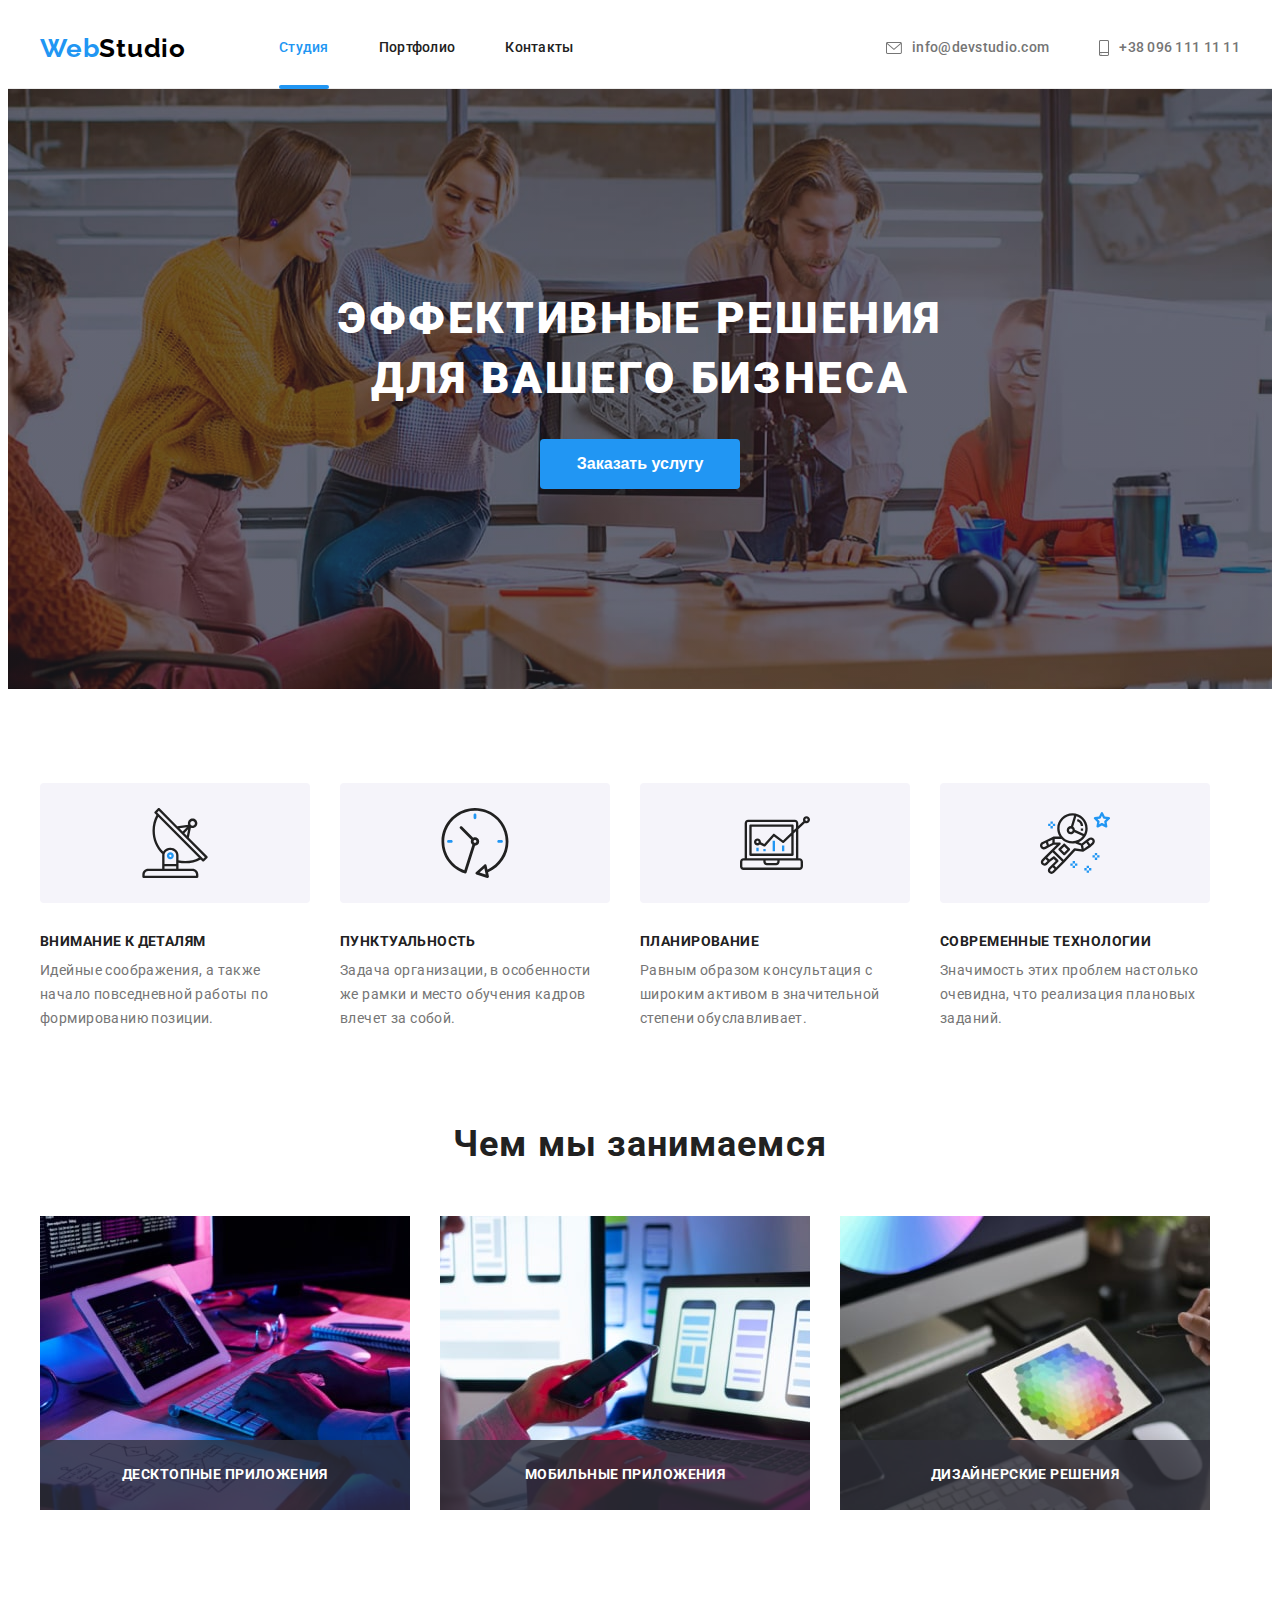
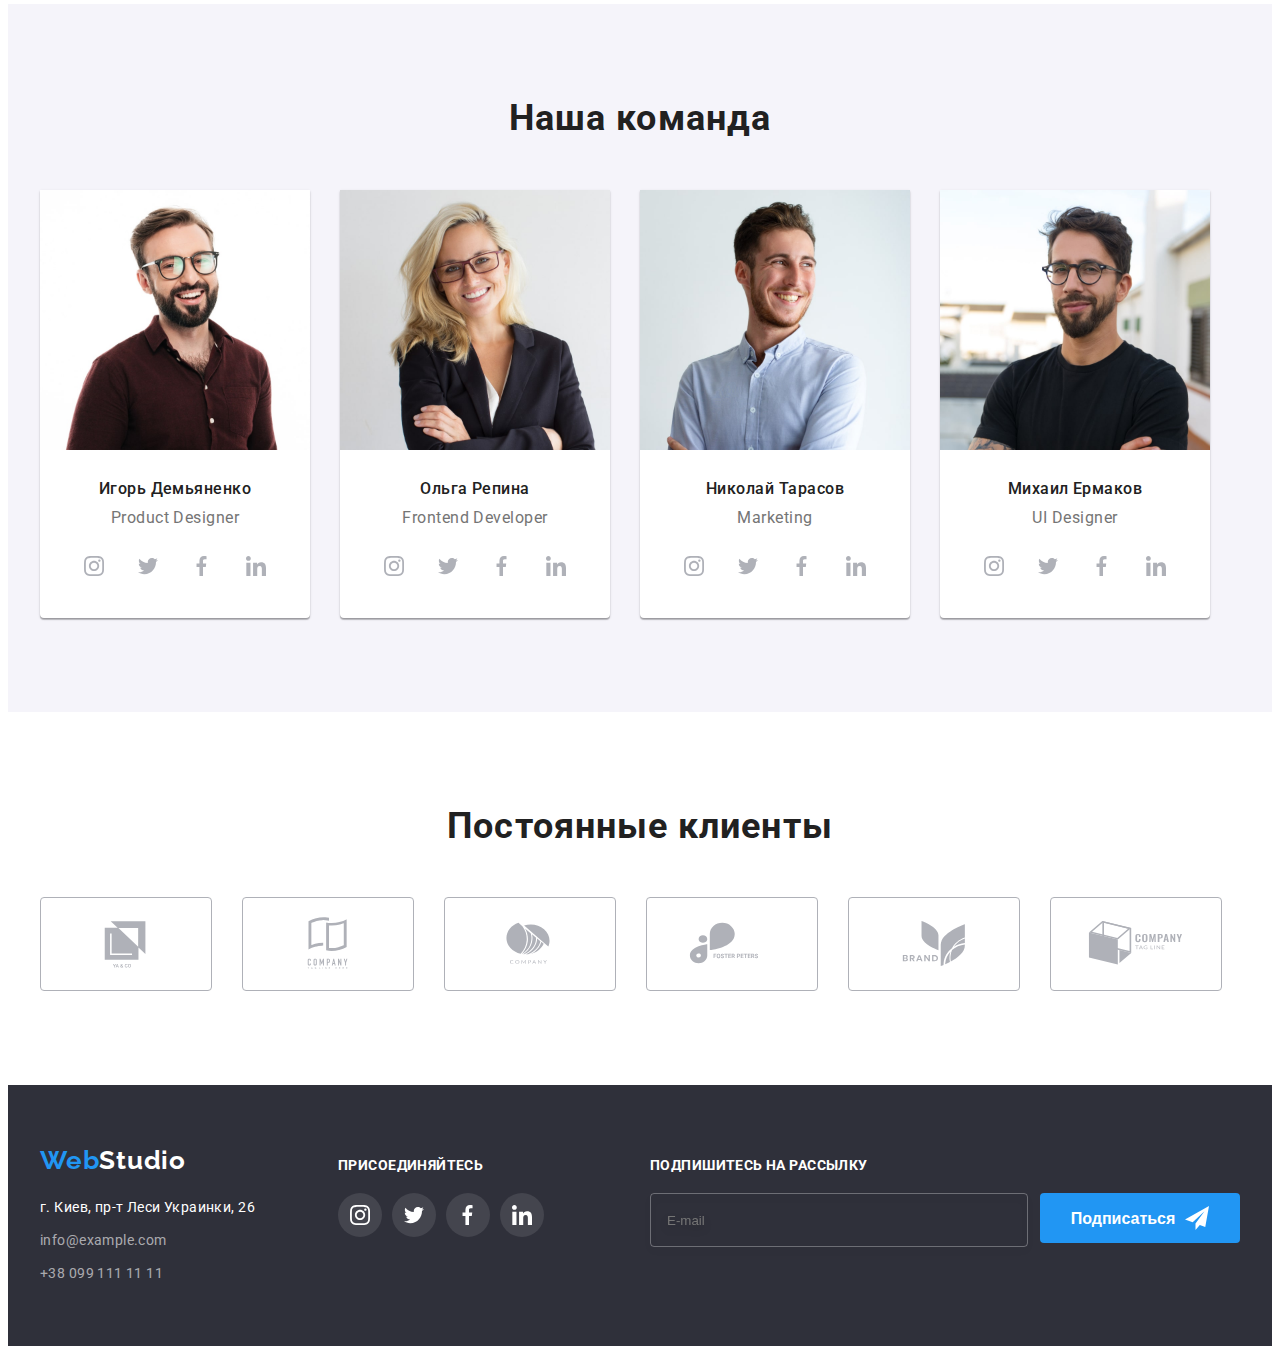
==== index.html @ 2335413b "base" ====
<!DOCTYPE html>
<html lang="ru">
<head>
    <link rel="stylesheet" href="https://cdnjs.cloudflare.com/ajax/libs/modern-normalize/1.1.0/modern-normalize.min.css"
        integrity="sha512-wpPYUAdjBVSE4KJnH1VR1HeZfpl1ub8YT/NKx4PuQ5NmX2tKuGu6U/JRp5y+Y8XG2tV+wKQpNHVUX03MfMFn9Q=="
        crossorigin="anonymous" referrerpolicy="no-referrer" />
    <meta charset="UTF-8">
    <meta http-equiv="X-UA-Compatible" content="IE=edge">
    <meta name="viewport" content="width=device-width, initial-scale=1.0">
    <title>Document</title>
    <link rel="stylesheet" href="./css/style.css">
<link rel="preconnect" href="https://fonts.googleapis.com">
<link rel="preconnect" href="https://fonts.gstatic.com" crossorigin>
<link href="https://fonts.googleapis.com/css2?family=Raleway:wght@700&family=Roboto:wght@400;500;700;900&display=swap"
    rel="stylesheet">
</head>
<body class="page">
    <header class="header">
        <div class="conteiner">
            <nav class="header-navigation">
                <a href="./index.html" lang="en" class="header-logo link">
                    <span class="header-logo-accent">Web</span>Studio
                </a>
            
                <ul class="header-list-menu list">
                    <li class="header-item-menu">
                        <a href="./index.html" class="header-link link current">Студия</a>
                    </li>
                    <li class="header-item-menu">
                        <a href="./portfolio.html" class="header-link link">Портфолио</a>
                    </li>
                    <li class="header-item-menu">
                        <a href="" class="header-link link">Контакты</a>
                    </li>
                </ul>
            </nav>
            <div class="header-right">
                <ul class="header-list-auth list">
                    <li class="header-item-auth">
                        <a class="header-mail link" href="mailto:info@devstudio.com">
                            <svg class="logo-icon" width="16" height="12">
                                <use href="./img/sprite.svg#icon-envelope"></use>
                                
                            </svg>
                            info@devstudio.com
                        </a>
                    </li>
                    <li class="header-item-auth">
                        <a class="header-tel link" href="tel:+380961111111">
                            <svg class="logo-icon" width="10" height="16" >
                                <use href="./img/sprite.svg#icon-smartphone"></use>
                            </svg>
                            +38 096 111 11 11</a>
                    </li>
                </ul>
            </div>
        </div>
    </header>
    <main>
        <section class="hero background-image-hero">
            
            <div class="conteiner">
                <h1 class="hero-title">Эффективные решения <br> для вашего бизнеса</h1>
                <button class="btn" type="button" data-modal-open>Заказать услугу</button>
             
            </div>
        </section>
        <section class="about-us section">
            <div class="conteiner">
                <h2 class="offscreen">Наши Возможности</h2>
                <ul class="about-us-list list">
                    <li  class="about-us-item">
                        <div class="about-us-image">
                            <svg class="about-us-img1" width="70" height="70">
                                <use href="./img/sprite.svg#icon-antenna-1"></use>
                            </svg>
                        </div>
                        <h3 class="about-us-title">Внимание к деталям</h3>
                        <p class="about-us-text">Идейные соображения, а также начало повседневной работы по формированию позиции.</p>
                    </li>
                    <li class="about-us-item">
                        <div class="about-us-image">
                            <svg class="about-us-img1" width="70" height="70">
                            <use href="./img/sprite.svg#icon-clock-2"></use>
                            </svg>
                        </div>
                        <h3 class="about-us-title">Пунктуальность</h3>
                        <p class="about-us-text">Задача организации, в особенности же рамки и место обучения кадров влечет за собой.</p>
                    </li>
                    <li class="about-us-item">
                        <div class="about-us-image">
                            <svg class="about-us-img1" width="70" height="70">
                                <use href="./img/sprite.svg#icon-diagram-3"></use>
                            </svg>
                        </div>
                        <h3 class="about-us-title">Планирование</h3>
                        <p class="about-us-text">Равным образом консультация с широким активом в значительной степени обуславливает.</p>
                    </li>
                    <li class="about-us-item">
                        <div class="about-us-image">
                            <svg class="about-us-img1" width="70" height="70">
                                <use href="./img/sprite.svg#icon-astronaut-4"></use>
                            </svg>
                        </div>
                        <h3 class="about-us-title">Современные технологии</h3>
                        <p class="about-us-text">Значимость этих проблем настолько очевидна, что реализация плановых заданий.</p>
                    </li>
                </ul>
            </div> 
        </section>  
        <section class="about-us-second"> 
            <div class="conteiner">
                <h2 
                class="about-us-title-two">Чем мы занимаемся</h2>
                <ul class="list about-us-list-photo">
                    <li class="about-us-photo-item">
                        <img src="./img/what-do-we-do-section/algorytm-on-the-table.jpg" alt="алгоритм на столе" width="370" height="294">
                        <h3 class="about-us-text-in-photo">Десктопные приложения</h3>
                    </li>

                    <li class="about-us-photo-item">
                        <img src="./img/what-do-we-do-section/mobile-design.jpg" alt="мобильний дизайн" width="370" height="294">
                        <h3 class="about-us-text-in-photo">Мобильные приложения</h3>
                    </li>

                    <li class= "about-us-photo-item">
                        <img src="./img/what-do-we-do-section/choise-of-color.jpg" alt="подбор цвета" width="370" height="294">
                        <h3 class="about-us-text-in-photo">Дизайнерские решения</h3>
                    </li>
                </ul>
            </div>
        </section>
        <section class="our-team section">
            <div class="conteiner">
                <h2 class="our-team-main-title">Наша команда</h2>
                <ul class="our-team-list list">
                    <li class="our-team-card">
                            <img src="./img/our-team-section/demianenko.jpg" alt="Игорь Демьяненко фото" width="270" height="260">
                            <div class="our-team-content">
                                <h3 class="our-team-name">Игорь Демьяненко</h3>
                                <p lang="en" class="our-team-jobs-name">Product Designer</p>
                            <ul class="our-team-socials list socials-list">
                                    <li class="socials-item">
                                        <a class="socials-link link" href="">
                                            <svg class="socials-icon" width="20" height="20">
                                                <use href="./img/sprite.svg#icon-instagram-1"></use>
                                            </svg>
                                        </a>
                                    </li>

                                    <li class="socials-item">
                                        <a class="socials-link link" href="">
                                            <svg class="socials-icon" width="20" height="20">
                                                <use href="./img/sprite.svg#icon-twitter-2"></use>
                                            </svg>
                                        </a>
                                    </li>

                                    <li class="socials-item">
                                        <a class="socials-link link" href="">
                                            <svg class="socials-icon" width="20" height="20">
                                                <use href="./img/sprite.svg#icon-facebook-3"></use>
                                            </svg>
                                        </a>
                                    </li>

                                    <li class="socials-item">
                                        <a class="socials-link link" href="">
                                            <svg class="socials-icon" width="20" height="20">
                                                <use href="./img/sprite.svg#icon-linkedin-4"></use>
                                            </svg>
                                        </a>
                                    </li>
                            </ul>
                        </div> 
                    </li>

                    <li class="our-team-card">
                        
                            <img src="./img/our-team-section/repina.jpg" alt="Ольга Репина фото" width="270" height="260">
                            <div class="our-team-content">
                            <h3 class="our-team-name">Ольга Репина </h3>
                            <p lang="en" class="our-team-jobs-name">Frontend Developer</p>
                            <ul class="our-team-socials list socials-list">
                                <li class="socials-item">
                                    <a class="socials-link link" href="">
                                        <svg class="socials-icon" width="20" height="20">
                                            <use href="./img/sprite.svg#icon-instagram-1"></use>
                                        </svg>
                                    </a>
                                </li>
                            
                                <li class="socials-item">
                                    <a class="socials-link link" href="">
                                        <svg class="socials-icon" width="20" height="20">
                                            <use href="./img/sprite.svg#icon-twitter-2"></use>
                                        </svg>
                                    </a>
                                </li>
                            
                                <li class="socials-item">
                                    <a class="socials-link link" href="">
                                        <svg class="socials-icon" width="20" height="20">
                                            <use href="./img/sprite.svg#icon-facebook-3"></use>
                                        </svg>
                                    </a>
                                </li>
                            
                                <li class="socials-item">
                                    <a class="socials-link link" href="">
                                        <svg class="socials-icon" width="20" height="20">
                                            <use href="./img/sprite.svg#icon-linkedin-4"></use>
                                        </svg>
                                    </a>
                                </li>
                        </div>
                    </li>

                    <li class="our-team-card">
                        
                            <img src="./img/our-team-section/tarasov.jpg" alt="Николай Тарасов фото" width="270" height="260">
                            <div class="our-team-content">
                            <h3 class="our-team-name">Николай Тарасов</h3>
                            <p lang="en" class="our-team-jobs-name">Marketing</p>
                            <ul class="our-team-socials list socials-list">
                                <li class="socials-item">
                                    <a class="socials-link link" href="">
                                        <svg class="socials-icon" width="20" height="20">
                                            <use href="./img/sprite.svg#icon-instagram-1"></use>
                                        </svg>
                                    </a>
                                </li>
                            
                                <li class="socials-item">
                                    <a class="socials-link link" href="">
                                        <svg class="socials-icon" width="20" height="20">
                                            <use href="./img/sprite.svg#icon-twitter-2"></use>
                                        </svg>
                                    </a>
                                </li>
                            
                                <li class="socials-item">
                                    <a class="socials-link link" href="">
                                        <svg class="socials-icon" width="20" height="20">
                                            <use href="./img/sprite.svg#icon-facebook-3"></use>
                                        </svg>
                                    </a>
                                </li>
                            
                                <li class="socials-item">
                                    <a class="socials-link link" href="">
                                        <svg class="socials-icon" width="20" height="20">
                                            <use href="./img/sprite.svg#icon-linkedin-4"></use>
                                        </svg>
                                    </a>
                                </li>
                        </div>
                    </li >

                    <li class="our-team-card">
                            <img src="./img/our-team-section/ermakov.jpg" alt="Михаил Ермаков фото" width="270" height="260">
                            <div class="our-team-content">
                            <h3 class="our-team-name">Михаил Ермаков</h3>
                            <p lang="en" class="our-team-jobs-name">UI Designer</p>
                            <ul class="our-team-socials list socials-list">
                                <li class="socials-item">
                                    <a class="socials-link link" href="">
                                        <svg class="socials-icon" width="20" height="20">
                                            <use href="./img/sprite.svg#icon-instagram-1"></use>
                                        </svg>
                                    </a>
                                </li>
                            
                                <li class="socials-item">
                                    <a class="socials-link link" href="">
                                        <svg class="socials-icon" width="20" height="20">
                                            <use href="./img/sprite.svg#icon-twitter-2"></use>
                                        </svg>
                                    </a>
                                </li>
                            
                                <li class="socials-item">
                                    <a class="socials-link link" href="">
                                        <svg class="socials-icon" width="20" height="20">
                                            <use href="./img/sprite.svg#icon-facebook-3"></use>
                                        </svg>
                                    </a>
                                </li>
                            
                                <li class="socials-item">
                                    <a class="socials-link link" href="">
                                        <svg class="socials-icon" width="20" height="20">
                                            <use href="./img/sprite.svg#icon-linkedin-4"></use>
                                        </svg>
                                    </a>
                                </li>
                            </ul>
                        </div>
                    </li>
                </ul>
            </div>
        </section>
        <section class="our-clients section">
            <div class="conteiner">
                <h2 class="our-clients-title">Постоянные клиенты</h2>
                <ul class="our-clients-list list">
                    <li class="our-clients-item">
                        <a class="our-clients-link link" href="">
                            <svg class="our-clients-image" width="106" height="60">
                                <use href="./img/sprite.svg#icon-Logo"></use>
                            </svg>
                        </a>                  
                    </li>

                    <li class="our-clients-item">
                        <a class="our-clients-link link" href="">
                            <svg class="our-clients-image" width="106" height="60">
                                <use href="./img/sprite.svg#icon-logo-2"></use>
                            </svg>
                        </a>
                    </li>

                    <li class="our-clients-item">
                        <a class="our-clients-link link" href="">
                            <svg class="our-clients-image" width="106" height="60">
                                <use href="./img/sprite.svg#icon-Logo-3"></use>
                            </svg>
                        </a>
                    </li>

                    <li class="our-clients-item">
                        <a class="our-clients-link link" href="">
                            <svg class="our-clients-image" width="106" height="60">
                                <use href="./img/sprite.svg#icon-Logo-3-1"></use>
                            </svg>
                        </a>                       
                    </li>
                    <li class="our-clients-item">
                        <a class="our-clients-link link" href="">
                            <svg class="our-clients-image" width="106" height="60">
                                <use href="./img/sprite.svg#icon-Logo-4"></use>
                            </svg>
                        </a>                           
                    </li>
                    <li class="our-clients-item">
                        <a class="our-clients-link link" href="">
                            <svg class="our-clients-image" width="106" height="60">
                                <use href="./img/sprite.svg#icon-Logo-6"></use>
                            </svg>
                        </a>                       
                    </li>
                </ul>
            </div>
        </section>
    </main>
    <footer class="footer">
        <div class="conteiner footer-row">
            <div class="contacts-footer">
                <a href="./index.html" lang="en" class="footer-logo link">
                    <span class="header-logo-accent">Web</span>Studio
                </a>
                <address>
                    <ul class="list">
                        <li class="footer-item"><a class="link location" href="https://goo.gl/maps/bqCm8uYe42ZfHNk9A" target="_blank"
                                rel="noopener noreferrer">г. Киев, пр-т Леси Украинки, 26</a></li>
                        <li class="footer-item"><a class="link footer-item-mail-phone"
                                href="mailto:info@example.com">info@example.com</a></li>
                        <li class="footer-item"><a class="link footer-item-mail-phone" href="tel:+380991111111">+38 099 111 11 11</a>
                        </li>
                    </ul>
                </address>
            </div>
            <div class="socials-footer">
                <p class="socials-text-footer">присоединяйтесь</p>
                <ul class="our-team-socials-footer  list socials-list">
                    <li class="socials-item">
                        <a class="socials-link-footer link" href="">
                            <svg class="socials-icon-footer" width="20" height="20">
                                <use href="./img/sprite.svg#icon-instagram-1"></use>
                            </svg>
                        </a>
                    </li>
                
                    <li class="socials-item">
                        <a class="socials-link-footer link" href="">
                            <svg class="socials-icon-footer" width="20" height="20">
                                <use href="./img/sprite.svg#icon-twitter-2"></use>
                            </svg>
                        </a>
                    </li>
                
                    <li class="socials-item">
                        <a class="socials-link-footer link" href="">
                            <svg class="socials-icon-footer" width="20" height="20">
                                <use href="./img/sprite.svg#icon-facebook-3"></use>
                            </svg>
                        </a>
                    </li>
                
                    <li class="socials-item">
                        <a class="socials-link-footer link" href="">
                            <svg class="socials-icon-footer" width="20" height="20">
                                <use href="./img/sprite.svg#icon-linkedin-4"></use>
                            </svg>
                        </a>
                    </li>
                </ul>
            </div>
            <div class="sign-footer">
                <p class="socials-text-footer">Подпишитесь на рассылку</p>
                <form action="#" class="sign-footer-wrap">
                    <input type="email" name="sign-email" id="sign" class="footer-input" placeholder="E-mail">
                    <button class="btn btn-footer" type="button">Подписаться <svg class="icon-send" width="24" height="24">
                        <use href="./img/sprite.svg#icon-send"></use>
                    </svg> </button>
                </form>

            </div>
        </div>
    </footer>
    <div class="backdrop is-hidden" data-modal>
        <div class="modal-window">
            <button type="button" class="btn-close" data-modal-close>
                <svg class="modal-icon" width="11" height="11" >
                    <use href="./img/sprite.svg#icon-close"></use>
                </svg>
            </button>
            <h2 class="modal-title">Оставьте свои данные, мы вам перезвоним</h2>
            <form action="#" class="modal-form">
                <div class="modal-form-field">
                    <label for="input-name" class="modal-form-label">Имя</label>
                    <span class="input-wrap">
                        <input type="text" id="input-name" class="modal-form-input" placeholder="" name="modal-name">
                        <svg class="modal-form-icon" width="12" height="12">
                            <use href="./img/sprite.svg#icon-user"></use>
                        </svg>
                    </span>
                </div>
                <div class="modal-form-field">
                    <label for="input-tel" class="modal-form-label">Телефон</label>
                    <span class="input-wrap">
                        <input type="tel" id="input-tel" class="modal-form-input" placeholder="" name="modal-tel">
                        <svg class="modal-form-icon" width="13" height="13">
                            <use href="./img/sprite.svg#icon-tel"></use>
                        </svg>
                    </span>                 
                </div>
                <div class="modal-form-field">
                        <label for="input-email" class="modal-form-label">Почта</label>
                        <span class="input-wrap">
                            <input type="email" id="input-email" class="modal-form-input" placeholder="" name="modal-email">
                            <svg class="modal-form-icon" width="15" height="12">
                                <use href="./img/sprite.svg#icon-mail"></use>
                            </svg>
                    </span>
                </div>
                <div class="modal-form-field">
                    <label for="comment" class="modal-form-label">Комментарий</label>
                    <textarea name="modal-comment" id="comment" placeholder="Введите текст" class="modal-comment"></textarea>
                </div>
                <div class="modal-form-field">
                    <input type="checkbox" id="check" name="policy" class="checkbox offscreen">
                    <label for="check" class="check-label">
                        <span class="icon-check">
                            <svg class="icon" width="11" height="8">
                                <use href="./img/sprite.svg#icon-check"></use>
                            </svg>
                        </span> Соглашаюсь с рассылкой и принимаю <a class="license" href="">  Условия договора</a></label>
                </div>
                <button class="btn-modal" type="button">Отправить</button>
            </form>
        </div>
    </div>
    <script src="./js/modal.js"></script>
</body>
</html>
---- css/style.css ----
:root {
  --main-title-color: #ffffff;
  --socondary-background-color: #f5f4fa;
  --main-text-color: #757575;
  --secondary-text-color: #212121;
  --accent-color: #2196f3;
  --card-betwen: 30px;
  --all-timing-animation: 250ms;
  --all-transition-timing-function: cubic-bezier(0.4, 0, 0.2, 1);
}

body {
  background-color: #ffffff;
  font-family: "Roboto", sans-serif;
  color: #757575;
}

p,
h1,
h2,
h3,
h4,
h5,
h6 {
  margin-top: 0;
  margin-bottom: 0;
}

ul {
  margin-bottom: 0;
  margin-top: 0;
  padding-left: 0;
}

img {
  display: block;
  max-width: 100%;
  height: auto;
}

.list {
  list-style: none;
}

.link {
  text-decoration: none;
}

.conteiner {
  margin-right: auto;
  margin-left: auto;
  width: 1200px;
  padding-left: 15px;
  padding-right: 15px;
}

.offscreen {
  position: absolute;
  clip: rect(1px, 1px, 1px, 1px);
  padding: 0;
  border: 0;
  height: 1px;
  width: 1px;
  overflow: hidden;
}

.section {
  padding-top: 94px;
  padding-bottom: 94px;
}
/* --------------header------------- */
.header {
  border-bottom: 1px solid #ececec;
}

.header-logo {
  font-family: "Raleway", sans-serif;
  font-style: normal;
  font-weight: bold;
  font-size: 26px;
  line-height: 1.19;
  letter-spacing: 0.03em;
  color: #000000;
  margin-right: 93px;
}

.header-logo-accent {
  color: var(--accent-color);
}

.header-link {
  display: block;
  font-weight: 500;
  font-size: 14px;
  line-height: 1.14;
  letter-spacing: 0.02em;
  color: var(--secondary-text-color);
  padding-top: 32px;
  padding-bottom: 32px;
  transition-property: color;
  transition-duration: var(--all-timing-animation);
  transition-timing-function: var(--all-transition-timing-function);
}

.header > .conteiner {
  display: flex;
  align-items: center;
}

.header-list-menu {
  display: flex;
}

.header-item-auth:not(:last-child),
.header-item-menu:not(:last-child) {
  margin-right: 50px;
}

.header-navigation {
  display: flex;
  align-items: center;
}

.header-list-auth {
  display: flex;
}

.header-link:hover,
.header-link:focus {
  color: var(--accent-color);
}

.header-right {
  margin-left: auto;
}

.header-item-menu {
  position: relative;
}

.current::after {
  content: "";
  display: inline-block;
  width: 100%;
  height: 4px;
  background-color: var(--accent-color);
  border-radius: 2px;
  position: absolute;
  bottom: -1px;
  left: 0px;
}

.header-list-menu .current {
  color: var(--accent-color);
}

.header-tel,
.header-mail {
  display: flex;
  align-items: center;
  font-weight: 500;
  font-size: 14px;
  line-height: 1.14;
  letter-spacing: 0.02em;
  color: var(--main-text-color);
  padding-top: 32px;
  padding-bottom: 32px;
  transition-property: color;
  transition-duration: var(--all-timing-animation);
  transition-timing-function: var(--all-transition-timing-function);
}

.logo-icon {
  margin-right: 10px;
  fill: #757575;
  transition-property: fill;
  transition-duration: var(--all-timing-animation);
  transition-timing-function: var(--all-transition-timing-function);
}

.header-mail:focus,
.header-mail:hover,
.header-tel:hover,
.header-tel:focus {
  color: var(--accent-color);
}

.header-tel:focus > .logo-icon,
.header-mail:focus > .logo-icon,
.header-tel:hover > .logo-icon,
.header-mail:hover > .logo-icon {
  fill: var(--accent-color);
}

/* --------------hero------------- */
.background-image-hero {
  background-image: linear-gradient(
      rgba(47, 48, 58, 0.4),
      rgba(47, 48, 58, 0.4)
    ),
    url(../img/hero-section/bg-hero.jpg);
  max-width: 1600px;
  background-repeat: no-repeat;
  background-position: center;
  background-size: cover;
  margin: 0 auto;
}

.hero {
  padding-top: 200px;
  padding-bottom: 200px;
}

.hero-title {
  font-weight: 900;
  font-size: 44px;
  line-height: 1.36;
  text-align: center;
  letter-spacing: 0.06em;
  text-transform: uppercase;
  color: #ffffff;
}

.btn {
  display: block;
  width: 200px;
  height: 50px;
  background-color: var(--accent-color);
  border-radius: 4px;
  border: none;
  font-weight: bold;
  font-size: 16px;
  line-height: 1.87;
  color: #ffffff;
  cursor: pointer;
  margin: 0 auto;
  margin-top: 30px;
}

/* ---------------about-us------------ */

.about-us-image {
  width: 270px;
  height: 120px;
  display: flex;
  align-items: center;
  justify-content: center;
  background-color: #f5f4fa;
  border-radius: 4px;
}

.about-us-title {
  margin-top: 30px;
  font-weight: bold;
  font-size: 14px;
  line-height: 16px;
  letter-spacing: 0.03em;
  text-transform: uppercase;
  color: var(--secondary-text-color);
  margin-bottom: 10px;
}

.about-us-text {
  font-weight: normal;
  font-size: 14px;
  line-height: 1.71;
  letter-spacing: 0.03em;
  color: var(--main-text-color);
}

.about-us-list {
  display: flex;
}

.about-us-item {
  display: inline-block;
  width: 270px;
}

.about-us-photo-item:not(:last-child),
.about-us-item:not(:last-child) {
  margin-right: 30px;
}

/* ---------------about-us-second----------- */
.about-us-second {
  padding-bottom: 94px;
}

.about-us-photo-item {
  position: relative;
}

.about-us-photo-item::before {
  content: "";
  display: inline-block;
  width: 100%;
  height: 70px;
  background-color: #2f303a;
  opacity: 0.8;
  position: absolute;
  bottom: 0px;
  right: 0px;
}

.about-us-text-in-photo {
  display: inline-block;
  width: 100%;
  margin-top: 251px;
  font-style: normal;
  font-weight: bold;
  font-size: 14px;
  line-height: 1.14;
  text-align: center;
  color: #ffffff;
  letter-spacing: 0.03em;
  text-transform: uppercase;
  position: absolute;
  top: 0px;
}

.about-us-title-two {
  font-weight: bold;
  font-size: 36px;
  line-height: 1.16;
  text-align: center;
  letter-spacing: 0.03em;
  color: var(--secondary-text-color);
  margin-bottom: 50px;
}

.about-us-list-photo {
  display: flex;
}

.about-us-photo-item {
  margin-right: 30px;
}

/* ---------------our-team------------ */
.our-team {
  background-color: #f5f4fa;
}

.our-team-main-title {
  font-weight: bold;
  font-size: 36px;
  line-height: 1.16;
  text-align: center;
  letter-spacing: 0.03em;
  color: var(--secondary-text-color);
  margin-bottom: 50px;
}

.our-team-list {
  display: flex;
}

.our-team-card {
  box-shadow: 0px 1px 3px rgba(0, 0, 0, 0.12), 0px 1px 1px rgba(0, 0, 0, 0.14),
    0px 2px 1px rgba(0, 0, 0, 0.2);
  border-radius: 0px 0px 4px 4px;
  background-color: #ffffff;
}

.our-team-card:not(:last-child) {
  margin-right: 30px;
}

.our-team-content {
  padding-bottom: 30px;
  padding-top: 30px;
}

.our-team-name {
  font-weight: 500;
  font-size: 16px;
  line-height: 1.18;
  text-align: center;
  letter-spacing: 0.03em;
  color: var(--secondary-text-color);
}

.our-team-jobs-name {
  font-weight: normal;
  font-size: 16px;
  line-height: 1.18;
  text-align: center;
  letter-spacing: 0.03em;
  margin-top: 10px;
  margin-bottom: 16px;
}

.socials-link {
  width: 44px;
  height: 44px;
  display: flex;
  align-items: center;
  justify-content: center;
  border-radius: 50%;
  background-color: #ffffff;
  transition-property: background-color;
  transition-duration: var(--all-timing-animation);
  transition-timing-function: var(--all-transition-timing-function);
}

.socials-list {
  display: flex;
  justify-content: center;
}

.socials-item:not(:last-child) {
  margin-right: 10px;
}

.socials-icon {
  fill: #afb1b8;
  transition-property: fill;
  transition-duration: var(--all-timing-animation);
  transition-timing-function: var(--all-transition-timing-function);
}

.socials-link:hover > .socials-icon {
  fill: #ffffff;
}

.socials-link:focus > .socials-icon {
  fill: #ffffff;
}

.socials-link:hover,
.socials-link:focus {
  background-color: var(--accent-color);
}
/*---------------our-clients---------*/

.our-clients-title {
  font-style: normal;
  font-weight: bold;
  font-size: 36px;
  line-height: 1.16;
  text-align: center;
  letter-spacing: 0.03em;
  color: var(--secondary-text-color);
}

.our-clients-list {
  display: flex;
  margin-top: 50px;
  align-items: center;
}

.our-clients-item {
  width: 170px;
  height: 92px;
  border: 1px solid #afb1b8;
  border-radius: 4px;
  transition-property: color;
  transition-duration: var(--all-timing-animation);
  transition-timing-function: var(--all-transition-timing-function);
}

.our-clients-item:not(:last-child) {
  margin-right: 30px;
}

.our-clients-image {
  fill: #afb1b8;
  transition-property: fill;
  transition-duration: var(--all-timing-animation);
  transition-timing-function: var(--all-transition-timing-function);
}

.our-clients-link {
  width: 100%;
  height: 100%;
  display: flex;
  align-items: center;
  justify-content: center;
}

.our-clients-link:focus > .our-clients-image {
  fill: var(--accent-color);
}

.our-clients-link:focus > .our-clients-item {
  border: 1px solid var(--accent-color);
}
.our-clients-item:hover .our-clients-image {
  fill: var(--accent-color);
}

.our-clients-item:hover {
  border: 1px solid var(--accent-color);
}
/* ---------------footer------------ */
.footer-row {
  display: flex;
  justify-content: space-between;
}

.contacts-footer {
  margin-right: 70px;
}

.footer-logo {
  display: block;
  font-family: "Raleway", sans-serif;
  font-style: normal;
  font-weight: bold;
  font-size: 26px;
  line-height: 1.19;
  letter-spacing: 0.03em;
  color: #ffffff;
}

.location {
  display: block;
  font-style: normal;
  font-weight: normal;
  font-size: 14px;
  line-height: 1.71;
  letter-spacing: 0.03em;
  color: #ffffff;
}

.footer-item-mail-phone {
  display: block;
  font-style: normal;
  font-weight: normal;
  font-size: 14px;
  line-height: 1.71;
  letter-spacing: 0.03em;
  color: rgba(255, 255, 255, 0.6);
}

.footer-item {
  margin-top: 9px;
}

.footer-item:first-child {
  margin-top: 20px;
}

.socials-footer {
  margin-right: 93px;
}

.socials-text-footer {
  margin-top: 12px;
  margin-bottom: 20px;
  font-style: normal;
  font-weight: bold;
  font-size: 14px;
  line-height: 16px;
  letter-spacing: 0.03em;
  text-transform: uppercase;
  color: #ffffff;
}

.our-team-socials-footer {
  display: flex;
  margin-top: 20px;
}

.socials-icon-footer {
  fill: #ffffff;
}

.socials-link-footer {
  background: rgba(255, 255, 255, 0.1);
  width: 44px;
  height: 44px;
  display: flex;
  align-items: center;
  justify-content: center;
  border-radius: 50%;
  transition-property: background-color;
  transition-duration: var(--all-timing-animation);
  transition-timing-function: var(--all-transition-timing-function);
}

.footer {
  background-color: #2f303a;
  padding-top: 60px;
  padding-bottom: 60px;
}

.socials-link-footer:hover,
.socials-link-footer:focus {
  background-color: var(--accent-color);
}

.sign-footer-wrap {
  display: flex;
  justify-content: space-between;
}

.footer-input {
  width: 358px;
  height: 50px;
  border: 1px solid rgba(255, 255, 255, 0.3);
  filter: drop-shadow(0px 4px 4px rgba(0, 0, 0, 0.15));
  border-radius: 4px;
  background: transparent;
  padding-left: 16px;
}

.btn-footer {
  margin: 0;
  margin-left: 12px;
  display: inline-flex;
  align-items: center;
  justify-content: center;
}

.icon-send {
  margin-left: 10px;
}
/* --------------PORFOLIO HTML--------- */
/* -------------content--------------- */
.filter-list {
  display: flex;
  justify-content: center;
  margin-bottom: 50px;
}

.filter-item:not(:last-child) {
  margin-right: 8px;
}

.btn-portfolio {
  padding: 6px 22px 6px 22px;
  font-weight: 500;
  font-size: 16px;
  line-height: 1.62;
  text-align: center;
  letter-spacing: 0.03em;
  cursor: pointer;
  color: var(--secondary-text-color);
  border-radius: 4px;
  border: none;
  transition-property: color, background-color, box-shadow;
  transition-duration: var(--all-timing-animation);
  transition-timing-function: var(--all-transition-timing-function);
}

.btn-portfolio:focus,
.btn-portfolio:hover,
.btn-portfolio:active {
  color: #ffffff;
  background-color: var(--accent-color);
  box-shadow: 0px 3px 1px rgba(0, 0, 0, 0.1), 0px 1px 2px rgba(0, 0, 0, 0.08),
    0px 2px 2px rgba(0, 0, 0, 0.12);
}

.content-title {
  font-weight: bold;
  font-size: 18px;
  line-height: 2;
  letter-spacing: 0.06em;
  color: var(--secondary-text-color);
}

.content-product-name {
  font-weight: normal;
  font-size: 16px;
  line-height: 1.87;
  letter-spacing: 0.03em;
  margin-bottom: 4px;
  color: var(--main-text-color);
}

.content-list {
  display: flex;
  flex-wrap: wrap;
  margin-top: calc(-1 * var(--card-betwen));
  margin-left: calc(-1 * var(--card-betwen));
}

.content-card {
  margin-left: var(--card-betwen);
  margin-top: var(--card-betwen);
  flex-basis: calc(100% / 3 - var(--card-betwen));
}

.content-link {
  display: block;
  transition-property: background-color, box-shadow;
  transition-duration: var(--all-timing-animation);
  transition-timing-function: var(--all-transition-timing-function);
}

.card-overlay {
  position: relative;
  overflow: hidden;
}

.content-text-portfolio {
  position: absolute;
  top: 0;
  left: 0;
  background-color: rgba(33, 150, 243, 0.9);
  height: 100%;
  width: 100%;
  font-style: normal;
  font-weight: normal;
  font-size: 18px;
  line-height: 1.56;
  letter-spacing: 0.03em;
  color: #ffffff;
  padding: 63px 24px 63px 24px;
  overflow: auto;
  transform: translateY(100%);
  transition-property: transform;
  transition-duration: var(--all-timing-animation);
  transition-timing-function: var(--all-transition-timing-function);
}

.content-link:hover,
.content-link:focus {
  box-shadow: 0px 1px 1px rgba(0, 0, 0, 0.12), 0px 4px 4px rgba(0, 0, 0, 0.06),
    1px 4px 6px rgba(0, 0, 0, 0.16);
}

.content-link:hover .content-text-portfolio,
.content-link:focus .content-text-portfolio {
  transform: translateY(0%);
}

.content-card-inside {
  padding: 20px 24px 20px 24px;
  background: #ffffff;
  border: 1px solid #eeeeee;
  border-top: none;
}

/* --------------modal-------------- */

.backdrop {
  position: fixed;
  width: 100vw;
  height: 100vh;
  background-color: rgba(0, 0, 0, 0.1);
  top: 0;
  right: 0;
  display: flex;
  justify-content: center;
  align-items: center;
  transition: opacity 250ms, visibility 250ms;
}

.modal-window {
  width: 528px;
  min-height: 581px;
  background-color: #ffffff;
  box-shadow: 0px 1px 3px rgba(0, 0, 0, 0.12), 0px 1px 1px rgba(0, 0, 0, 0.14),
    0px 2px 1px rgba(0, 0, 0, 0.2);
  border-radius: 4px;
  position: relative;
  opacity: 1;
  padding: 40px;
  transition-property: opacity;
  transition-duration: var(--all-timing-animation);
  transition-timing-function: var(--all-transition-timing-function);
}

.btn-close {
  width: 30px;
  height: 30px;
  border: 1px solid rgba(0, 0, 0, 0.1);
  border-radius: 50%;
  display: flex;
  align-items: center;
  justify-content: center;
  background: unset;
  position: absolute;
  right: 8px;
  top: 8px;
}

.btn-close:focus,
.btn-close:hover > .modal-icon {
  fill: var(--accent-color);
}

.is-hidden {
  opacity: 0;
  visibility: hidden;
  pointer-events: none;
}

.modal-title {
  font-style: normal;
  font-weight: bold;
  font-size: 20px;
  line-height: 1.15;
  text-align: center;
  letter-spacing: 0.03em;
  color: var(--secondary-text-color);
  display: block;
  margin-bottom: 12px;
}

.modal-form-field {
  margin-bottom: 15px;
}

.modal-form-input {
  width: 100%;
  height: 40px;
  border: 1px solid rgba(33, 33, 33, 0.2);
  border-radius: 4px;
  padding-left: 42px;
  outline: none;
}

.modal-comment:focus,
.modal-form-input:focus {
  border: 1px solid var(--accent-color);
}

.modal-form-input:focus + .modal-form-icon {
  fill: var(--accent-color);
}

.input-wrap {
  display: block;
  position: relative;
}

.modal-form-label {
  font-style: normal;
  font-weight: normal;
  font-size: 12px;
  line-height: 1.16;
  letter-spacing: 0.01em;
  display: block;
  margin-bottom: 4px;
}

.modal-form-icon {
  position: absolute;
  left: 15px;
  top: 50%;
  transform: translateY(-50%);
}

.modal-comment {
  width: 100%;
  height: 120px;
  border: 1px solid rgba(33, 33, 33, 0.2);
  border-radius: 4px;
  padding: 12px 16px 12px 16px;
  resize: none;
  outline: none;
}

.modal-comment::placeholder {
  font-style: normal;
  font-weight: normal;
  font-size: 12px;
  line-height: 1.16;
  letter-spacing: 0.01em;
  color: rgba(117, 117, 117, 0.5);
}

.check-label {
  display: flex;
  align-items: center;
  font-style: normal;
  font-weight: normal;
  font-size: 14px;
  line-height: 1.71;
  letter-spacing: 0.03em;
}

.icon-check {
  width: 16px;
  height: 15px;
  border: 2px solid var(--secondary-text-color);
  border-radius: 2px;
  margin-left: 12px;
  margin-right: 7px;
  display: flex;
  align-items: center;
  justify-content: center;
}

.checkbox:focus + label > span {
  border: 2px solid var(--accent-color);
}

.license {
  margin-left: 5px;
  color: var(--accent-color);
}

.checkbox:checked + .check-label > .icon-check {
  background-color: var(--accent-color);
  border: none;
}

.btn-modal {
  display: block;
  width: 200px;
  height: 50px;
  background-color: var(--accent-color);
  border-radius: 4px;
  letter-spacing: 0.06em;
  font-weight: bold;
  font-size: 16px;
  border: none;
  line-height: 1.87;
  color: #ffffff;
  cursor: pointer;
  margin: 0 auto;
  margin-top: 30px;
  box-shadow: 0px 4px 4px rgba(0, 0, 0, 0.15);
}
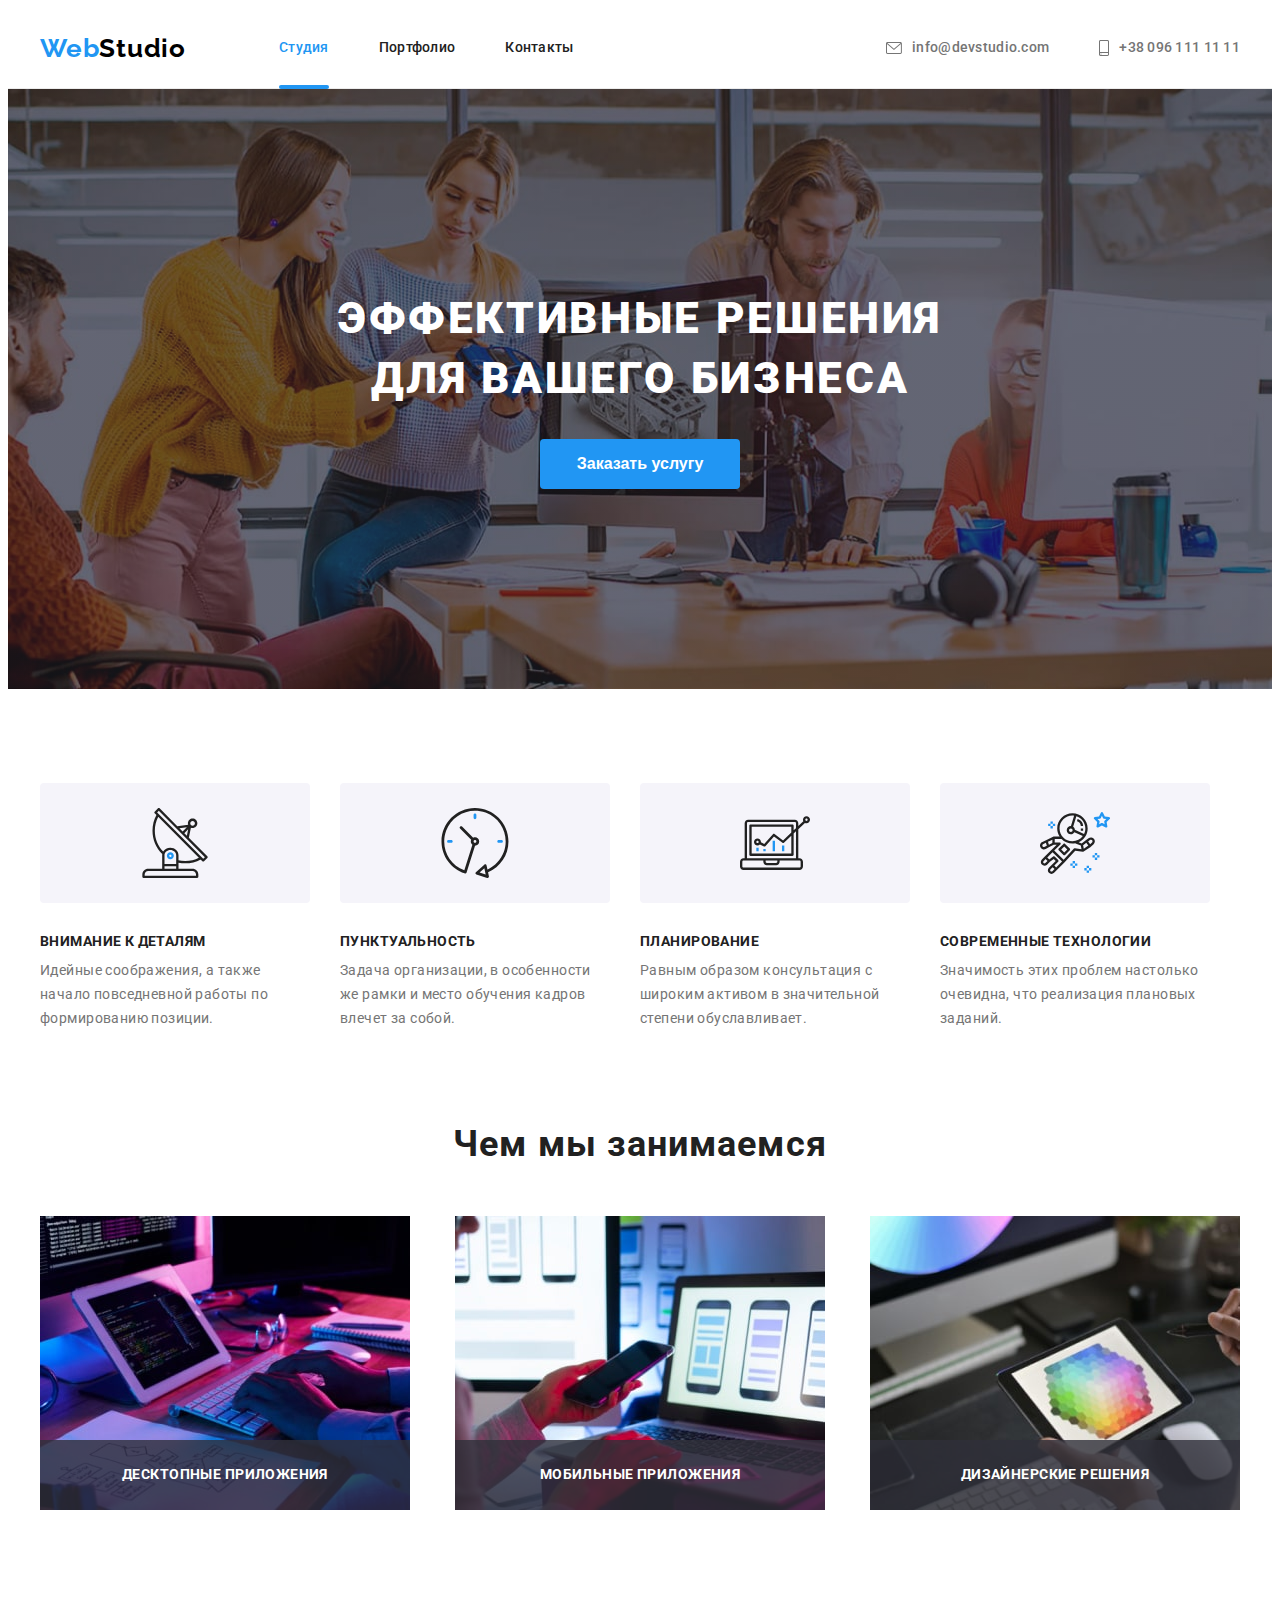
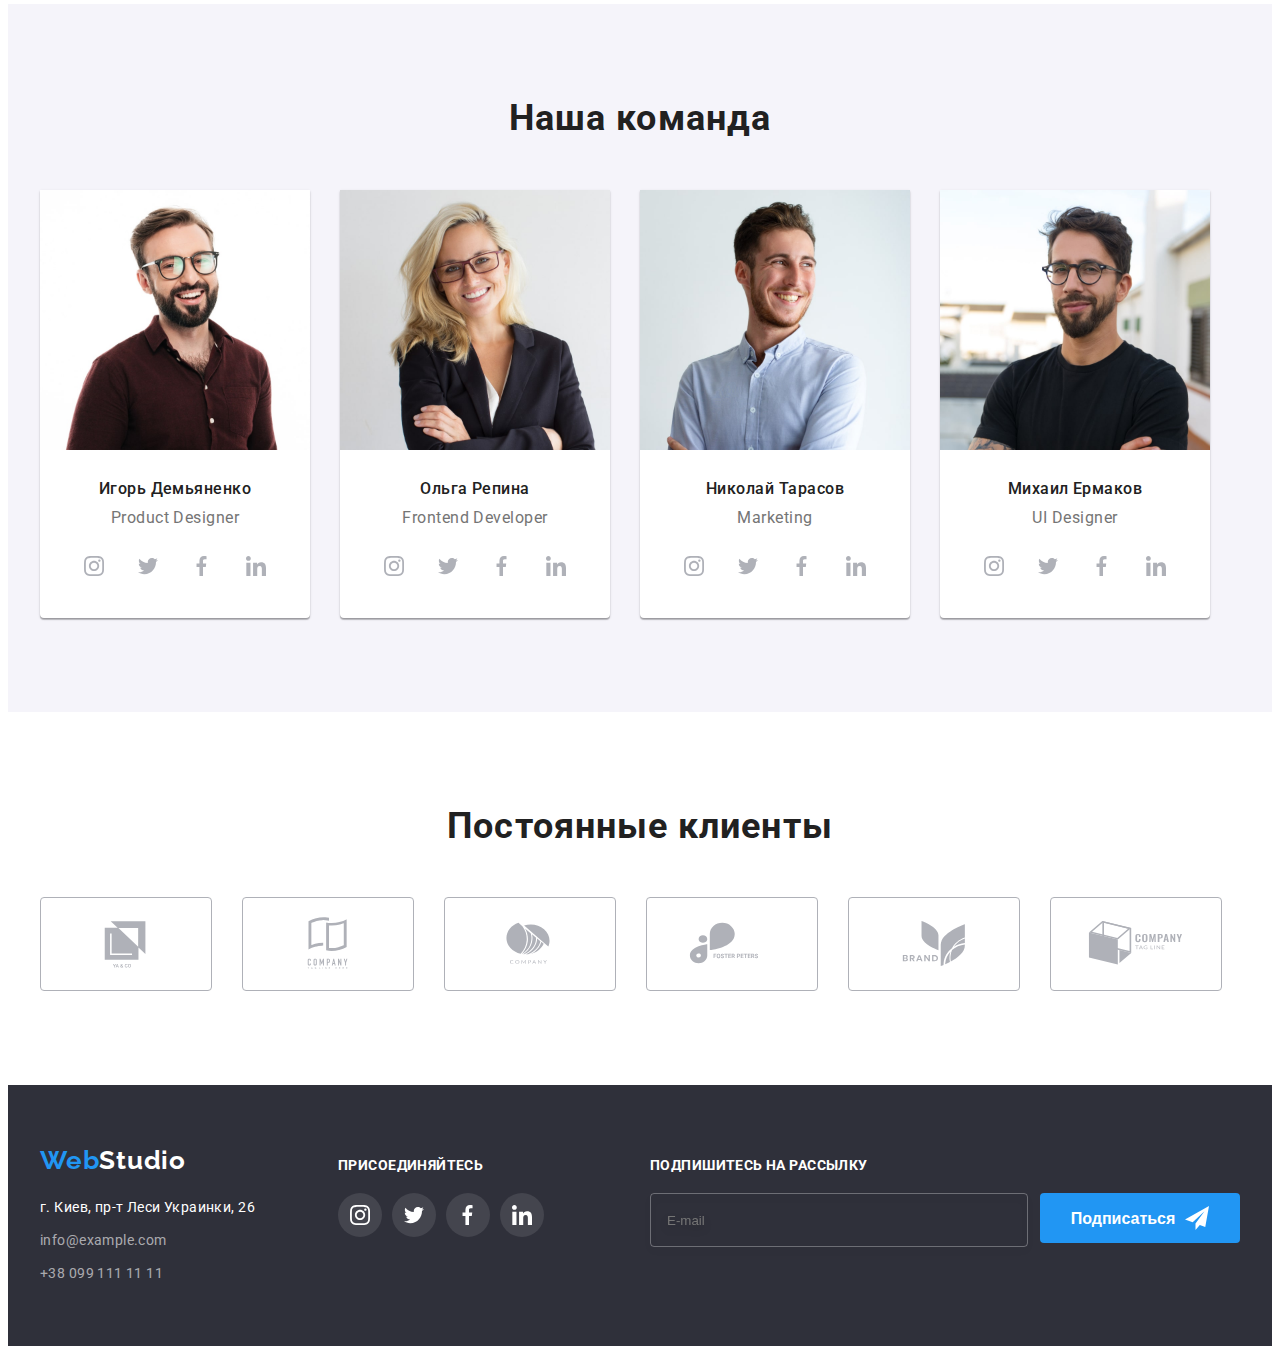
==== commit 48a2cd9c: "all" ====
--- a/index.html
+++ b/index.html
@@ -9,6 +9,7 @@
     <meta name="viewport" content="width=device-width, initial-scale=1.0">
     <title>Document</title>
     <link rel="stylesheet" href="./css/style.css">
+    <link rel="stylesheet" href="./css/main.min.css">
 <link rel="preconnect" href="https://fonts.googleapis.com">
 <link rel="preconnect" href="https://fonts.gstatic.com" crossorigin>
 <link href="https://fonts.googleapis.com/css2?family=Raleway:wght@700&family=Roboto:wght@400;500;700;900&display=swap"
@@ -18,26 +19,26 @@
     <header class="header">
         <div class="conteiner">
             <nav class="header-navigation">
-                <a href="./index.html" lang="en" class="header-logo link">
-                    <span class="header-logo-accent">Web</span>Studio
+                <a href="./index.html" lang="en" class="header__logo logo link">
+                    <span class="logo__accent-txt-color">Web</span>Studio
                 </a>
             
-                <ul class="header-list-menu list">
-                    <li class="header-item-menu">
-                        <a href="./index.html" class="header-link link current">Студия</a>
-                    </li>
-                    <li class="header-item-menu">
-                        <a href="./portfolio.html" class="header-link link">Портфолио</a>
-                    </li>
-                    <li class="header-item-menu">
-                        <a href="" class="header-link link">Контакты</a>
+                <ul class="header-list list">
+                    <li class="header-list__item">
+                        <a href="./index.html" class="header-list__link link current">Студия</a>
+                    </li>
+                    <li class="header-list__item">
+                        <a href="./portfolio.html" class="header-list__link link">Портфолио</a>
+                    </li>
+                    <li class="header-list__item">
+                        <a href="" class="header-list__link link">Контакты</a>
                     </li>
                 </ul>
             </nav>
             <div class="header-right">
-                <ul class="header-list-auth list">
-                    <li class="header-item-auth">
-                        <a class="header-mail link" href="mailto:info@devstudio.com">
+                <ul class="header-right__auth list">
+                    <li class="header-right__item list">
+                        <a class="header-right__mail link" href="mailto:info@devstudio.com">
                             <svg class="logo-icon" width="16" height="12">
                                 <use href="./img/sprite.svg#icon-envelope"></use>
                                 
@@ -45,8 +46,8 @@
                             info@devstudio.com
                         </a>
                     </li>
-                    <li class="header-item-auth">
-                        <a class="header-tel link" href="tel:+380961111111">
+                    <li class="header-right__item">
+                        <a class="header-right__tel link" href="tel:+380961111111">
                             <svg class="logo-icon" width="10" height="16" >
                                 <use href="./img/sprite.svg#icon-smartphone"></use>
                             </svg>
@@ -60,8 +61,8 @@
         <section class="hero background-image-hero">
             
             <div class="conteiner">
-                <h1 class="hero-title">Эффективные решения <br> для вашего бизнеса</h1>
-                <button class="btn" type="button" data-modal-open>Заказать услугу</button>
+                <h1 class="hero__title">Эффективные решения <br> для вашего бизнеса</h1>
+                <button class="btn hero_btn" type="button" data-modal-open>Заказать услугу</button>
              
             </div>
         </section>
@@ -69,63 +70,63 @@
             <div class="conteiner">
                 <h2 class="offscreen">Наши Возможности</h2>
                 <ul class="about-us-list list">
-                    <li  class="about-us-item">
-                        <div class="about-us-image">
+                    <li  class="about-us-list__item">
+                        <div class="about-us-list__image">
                             <svg class="about-us-img1" width="70" height="70">
                                 <use href="./img/sprite.svg#icon-antenna-1"></use>
                             </svg>
                         </div>
-                        <h3 class="about-us-title">Внимание к деталям</h3>
-                        <p class="about-us-text">Идейные соображения, а также начало повседневной работы по формированию позиции.</p>
-                    </li>
-                    <li class="about-us-item">
-                        <div class="about-us-image">
+                        <h3 class="about-us-list__title">Внимание к деталям</h3>
+                        <p class="about-us-list__text">Идейные соображения, а также начало повседневной работы по формированию позиции.</p>
+                    </li>
+                    <li class="about-us-list__item">
+                        <div class="about-us-list__image">
                             <svg class="about-us-img1" width="70" height="70">
                             <use href="./img/sprite.svg#icon-clock-2"></use>
                             </svg>
                         </div>
-                        <h3 class="about-us-title">Пунктуальность</h3>
-                        <p class="about-us-text">Задача организации, в особенности же рамки и место обучения кадров влечет за собой.</p>
-                    </li>
-                    <li class="about-us-item">
-                        <div class="about-us-image">
+                        <h3 class="about-us-list__title">Пунктуальность</h3>
+                        <p class="about-us-list__text">Задача организации, в особенности же рамки и место обучения кадров влечет за собой.</p>
+                    </li>
+                    <li class="about-us-list__item">
+                        <div class="about-us-list__image">
                             <svg class="about-us-img1" width="70" height="70">
                                 <use href="./img/sprite.svg#icon-diagram-3"></use>
                             </svg>
                         </div>
-                        <h3 class="about-us-title">Планирование</h3>
-                        <p class="about-us-text">Равным образом консультация с широким активом в значительной степени обуславливает.</p>
-                    </li>
-                    <li class="about-us-item">
-                        <div class="about-us-image">
+                        <h3 class="about-us-list__title">Планирование</h3>
+                        <p class="about-us-list__text">Равным образом консультация с широким активом в значительной степени обуславливает.</p>
+                    </li>
+                    <li class="about-us-list__item">
+                        <div class="about-us-list__image">
                             <svg class="about-us-img1" width="70" height="70">
                                 <use href="./img/sprite.svg#icon-astronaut-4"></use>
                             </svg>
                         </div>
-                        <h3 class="about-us-title">Современные технологии</h3>
-                        <p class="about-us-text">Значимость этих проблем настолько очевидна, что реализация плановых заданий.</p>
+                        <h3 class="about-us-list__title">Современные технологии</h3>
+                        <p class="about-us-list__text">Значимость этих проблем настолько очевидна, что реализация плановых заданий.</p>
                     </li>
                 </ul>
             </div> 
         </section>  
-        <section class="about-us-second"> 
+        <section class="we-do"> 
             <div class="conteiner">
                 <h2 
-                class="about-us-title-two">Чем мы занимаемся</h2>
-                <ul class="list about-us-list-photo">
-                    <li class="about-us-photo-item">
+                class="we-do-title">Чем мы занимаемся</h2>
+                <ul class="list we-do-list">
+                    <li class="we-do-list__item">
                         <img src="./img/what-do-we-do-section/algorytm-on-the-table.jpg" alt="алгоритм на столе" width="370" height="294">
-                        <h3 class="about-us-text-in-photo">Десктопные приложения</h3>
-                    </li>
-
-                    <li class="about-us-photo-item">
+                        <h3 class="we-do-list__text">Десктопные приложения</h3>
+                    </li>
+
+                    <li class="we-do-list__item">
                         <img src="./img/what-do-we-do-section/mobile-design.jpg" alt="мобильний дизайн" width="370" height="294">
-                        <h3 class="about-us-text-in-photo">Мобильные приложения</h3>
-                    </li>
-
-                    <li class= "about-us-photo-item">
+                        <h3 class="we-do-list__text">Мобильные приложения</h3>
+                    </li>
+
+                    <li class= "we-do-list__item">
                         <img src="./img/what-do-we-do-section/choise-of-color.jpg" alt="подбор цвета" width="370" height="294">
-                        <h3 class="about-us-text-in-photo">Дизайнерские решения</h3>
+                        <h3 class="we-do-list__text">Дизайнерские решения</h3>
                     </li>
                 </ul>
             </div>
@@ -356,8 +357,8 @@
     <footer class="footer">
         <div class="conteiner footer-row">
             <div class="contacts-footer">
-                <a href="./index.html" lang="en" class="footer-logo link">
-                    <span class="header-logo-accent">Web</span>Studio
+                <a href="./index.html" lang="en" class="logo logo_color_white link">
+                    <span class="logo__accent-txt-color">Web</span>Studio
                 </a>
                 <address>
                     <ul class="list">
--- a/css/main.min.css
+++ b/css/main.min.css
@@ -0,0 +1,2 @@
+:root{--main-title-color: #ffffff;--socondary-background-color: #f5f4fa;--main-text-color: #757575;--secondary-text-color: #212121;--accent-color: #2196f3;--card-betwen: 30px;--all-timing-animation: 250ms;--all-transition-timing-function: cubic-bezier(0.4, 0, 0.2, 1)}.offscreen{position:absolute;clip:rect(1px, 1px, 1px, 1px);padding:0;border:0;height:1px;width:1px;overflow:hidden}.logo{font-family:"Raleway", sans-serif;font-style:normal;font-weight:bold;font-size:26px;line-height:1.19;letter-spacing:0.03em;color:#000000}.logo .logo__accent-txt-color{color:var(--accent-color)}.logo_color_white{color:#ffffff}body{background-color:#ffffff;font-family:"Roboto", sans-serif;color:#757575}p,h1,h2,h3,h4,h5,h6{margin-top:0;margin-bottom:0}ul{margin-bottom:0;margin-top:0;padding-left:0}img{display:block;max-width:100%;height:auto}.list{list-style:none}.link{text-decoration:none}.conteiner{margin-right:auto;margin-left:auto;width:1200px;padding-left:15px;padding-right:15px}.btn{display:block;width:200px;height:50px;background-color:var(--accent-color);border-radius:4px;border:none;font-weight:bold;font-size:16px;line-height:1.87;color:#ffffff;cursor:pointer}.section{padding-top:94px;padding-bottom:94px}.socials-list{display:flex;justify-content:center}.socials-item:not(:last-child){margin-right:10px}.socials-icon{fill:#afb1b8;transition-property:fill;transition-duration:var(--all-timing-animation);transition-timing-function:var(--all-transition-timing-function)}.socials-link:focus .socials-icon,.socials-link:hover .socials-icon{fill:#ffffff}.socials-link{width:44px;height:44px;display:flex;align-items:center;justify-content:center;border-radius:50%;background-color:#ffffff;transition-property:background-color;transition-duration:var(--all-timing-animation);transition-timing-function:var(--all-transition-timing-function)}.socials-link:focus{background-color:var(--accent-color)}.socials-link:hover{background-color:var(--accent-color)}.header{border-bottom:1px solid #ececec}.header-list__link{display:block;font-weight:500;font-size:14px;line-height:1.14;letter-spacing:0.02em;color:var(--secondary-text-color);padding-top:32px;padding-bottom:32px;transition-property:color;transition-duration:var(--all-timing-animation);transition-timing-function:var(--all-transition-timing-function)}.header-list__link:hover,.header-list__link:focus{color:var(--accent-color)}.header__logo{margin-right:93px}.header .conteiner{display:flex;align-items:center}.header-list{display:flex}.header-right__item:not(:last-child),.header-list__item:not(:last-child){margin-right:50px}.header-navigation{display:flex;align-items:center}.header-right__auth{display:flex}.header-right{margin-left:auto}.header-list__item{position:relative}.current::after{content:"";display:inline-block;width:100%;height:4px;background-color:var(--accent-color);border-radius:2px;position:absolute;bottom:-1px;left:0px}.header-list__item .current::after{color:var(--accent-color)}.header-list__item .current{color:var(--accent-color)}.header-right__tel,.header-right__mail{display:flex;align-items:center;font-weight:500;font-size:14px;line-height:1.14;letter-spacing:0.02em;color:var(--main-text-color);padding-top:32px;padding-bottom:32px;transition-property:color;transition-duration:var(--all-timing-animation);transition-timing-function:var(--all-transition-timing-function)}.header-right__tel:hover,.header-right__tel:focus,.header-right__mail:hover,.header-right__mail:focus{color:var(--accent-color)}.logo-icon{margin-right:10px;fill:#757575;transition-property:fill;transition-duration:var(--all-timing-animation);transition-timing-function:var(--all-transition-timing-function)}.header-right__tel:hover .logo-icon,.header-right__mail:focus .logo-icon,.header-right__tel:focus .logo-icon,.header-right__mail:hover .logo-icon{fill:var(--accent-color)}.background-image-hero{background-image:linear-gradient(rgba(47,48,58,0.4), rgba(47,48,58,0.4)),url(../img/hero-section/bg-hero.jpg);max-width:1600px;background-repeat:no-repeat;background-position:center;background-size:cover;margin:0 auto}.hero{padding-top:200px;padding-bottom:200px}.hero__title{font-weight:900;font-size:44px;line-height:1.36;text-align:center;letter-spacing:0.06em;text-transform:uppercase;color:#ffffff}.hero_btn{margin:0 auto;margin-top:30px}.about-us-list{display:flex}.about-us-list__image{width:270px;height:120px;display:flex;align-items:center;justify-content:center;background-color:#f5f4fa;border-radius:4px}.about-us-list__title{margin-top:30px;font-weight:bold;font-size:14px;line-height:16px;letter-spacing:0.03em;text-transform:uppercase;color:var(--secondary-text-color);margin-bottom:10px}.about-us-list__text{font-weight:normal;font-size:14px;line-height:1.71;letter-spacing:0.03em;color:var(--main-text-color)}.about-us-list__item{display:inline-block;width:270px}.about-us-list__item:not(:last-child){margin-right:30px}.we-do{padding-bottom:94px}.we-do-title{font-weight:bold;font-size:36px;line-height:1.16;text-align:center;letter-spacing:0.03em;color:var(--secondary-text-color);margin-bottom:50px}.we-do-list{display:flex;justify-content:space-between}.we-do-list__item{position:relative}.we-do-list__item::before{content:"";display:inline-block;width:100%;height:70px;background-color:#2f303a;opacity:0.8;position:absolute;bottom:0px;right:0px}.we-do-list__text{display:inline-block;width:100%;margin-top:251px;font-style:normal;font-weight:bold;font-size:14px;line-height:1.14;text-align:center;color:#ffffff;letter-spacing:0.03em;text-transform:uppercase;position:absolute;top:0px}.our-team{background-color:#f5f4fa}.our-team-main-title{font-weight:bold;font-size:36px;line-height:1.16;text-align:center;letter-spacing:0.03em;color:var(--secondary-text-color);margin-bottom:50px}.our-team-list{display:flex}.our-team-card{box-shadow:0px 1px 3px rgba(0,0,0,0.12),0px 1px 1px rgba(0,0,0,0.14),0px 2px 1px rgba(0,0,0,0.2);border-radius:0px 0px 4px 4px;background-color:#ffffff}.our-team-card:not(:last-child){margin-right:30px}.our-team-content{padding-bottom:30px;padding-top:30px}.our-team-name{font-weight:500;font-size:16px;line-height:1.18;text-align:center;letter-spacing:0.03em;color:var(--secondary-text-color)}.our-team-jobs-name{font-weight:normal;font-size:16px;line-height:1.18;text-align:center;letter-spacing:0.03em;margin-top:10px;margin-bottom:16px}.our-clients-title{font-style:normal;font-weight:bold;font-size:36px;line-height:1.16;text-align:center;letter-spacing:0.03em;color:var(--secondary-text-color)}.our-clients-image{fill:#afb1b8;transition-property:fill;transition-duration:var(--all-timing-animation);transition-timing-function:var(--all-transition-timing-function)}.our-clients-list{display:flex;margin-top:50px;align-items:center}.our-clients-item{width:170px;height:92px;border:1px solid #afb1b8;border-radius:4px;transition-property:color;transition-duration:var(--all-timing-animation);transition-timing-function:var(--all-transition-timing-function)}.our-clients-item:not(:last-child){margin-right:30px}.our-clients-item:hover .our-clients-link .our-clients-image{fill:var(--accent-color)}.our-clients-item:hover:hover{border:1px solid var(--accent-color)}.our-clients-link{width:100%;height:100%;display:flex;align-items:center;justify-content:center}.our-clients-link:focus .our-clients-image{fill:var(--accent-color)}.our-clients-link:focus .our-clients-item{border:1px solid var(--accent-color)}.footer-row{display:flex;justify-content:space-between}.contacts-footer{margin-right:70px}.footer__logo{color:#ffffff}.location{display:block;font-style:normal;font-weight:normal;font-size:14px;line-height:1.71;letter-spacing:0.03em;color:#ffffff}.footer-item-mail-phone{display:block;font-style:normal;font-weight:normal;font-size:14px;line-height:1.71;letter-spacing:0.03em;color:rgba(255,255,255,0.6)}.footer-item{margin-top:9px}.footer-item:first-child{margin-top:20px}.socials-footer{margin-right:93px}.socials-text-footer{margin-top:12px;margin-bottom:20px;font-style:normal;font-weight:bold;font-size:14px;line-height:16px;letter-spacing:0.03em;text-transform:uppercase;color:#ffffff}.our-team-socials-footer{display:flex;margin-top:20px}.socials-icon-footer{fill:#ffffff}.socials-link-footer{background:rgba(255,255,255,0.1);width:44px;height:44px;display:flex;align-items:center;justify-content:center;border-radius:50%;transition-property:background-color;transition-duration:var(--all-timing-animation);transition-timing-function:var(--all-transition-timing-function)}.socials-link-footer:focus,.socials-link-footer:hover{background-color:var(--accent-color)}.footer{background-color:#2f303a;padding-top:60px;padding-bottom:60px}.sign-footer-wrap{display:flex;justify-content:space-between}.footer-input{width:358px;height:50px;border:1px solid rgba(255,255,255,0.3);filter:drop-shadow(0px 4px 4px rgba(0,0,0,0.15));border-radius:4px;background:transparent;padding-left:16px}.btn-footer{margin:0;margin-left:12px;display:inline-flex;align-items:center;justify-content:center}.icon-send{margin-left:10px}.filter-list{display:flex;justify-content:center;margin-bottom:50px}.filter-item:not(:last-child){margin-right:8px}.btn-portfolio{padding:6px 22px 6px 22px;font-weight:500;font-size:16px;line-height:1.62;text-align:center;letter-spacing:0.03em;cursor:pointer;color:var(--secondary-text-color);border-radius:4px;border:none;transition-property:color, background-color, box-shadow;transition-duration:var(--all-timing-animation);transition-timing-function:var(--all-transition-timing-function)}.btn-portfolio:focus,.btn-portfolio:hover,.btn-portfolio:active{color:#ffffff;background-color:var(--accent-color);box-shadow:0px 3px 1px rgba(0,0,0,0.1),0px 1px 2px rgba(0,0,0,0.08),0px 2px 2px rgba(0,0,0,0.12)}.content-title{font-weight:bold;font-size:18px;line-height:2;letter-spacing:0.06em;color:var(--secondary-text-color)}.content-product-name{font-weight:normal;font-size:16px;line-height:1.87;letter-spacing:0.03em;margin-bottom:4px;color:var(--main-text-color)}.content-list{display:flex;flex-wrap:wrap;margin-top:calc(-1 * var(--card-betwen));margin-left:calc(-1 * var(--card-betwen))}.content-card{margin-left:var(--card-betwen);margin-top:var(--card-betwen);flex-basis:calc(100% / 3 - var(--card-betwen))}.content-link{display:block;transition-property:background-color, box-shadow;transition-duration:var(--all-timing-animation);transition-timing-function:var(--all-transition-timing-function)}.content-link:hover,.content-link:focus{box-shadow:0px 1px 1px rgba(0,0,0,0.12),0px 4px 4px rgba(0,0,0,0.06),1px 4px 6px rgba(0,0,0,0.16)}.content-link:hover .content-text-portfolio,.content-link:focus .content-text-portfolio{transform:translateY(0%)}.card-overlay{position:relative;overflow:hidden}.content-text-portfolio{position:absolute;top:0;left:0;background-color:rgba(33,150,243,0.9);height:100%;width:100%;font-style:normal;font-weight:normal;font-size:18px;line-height:1.56;letter-spacing:0.03em;color:#ffffff;padding:63px 24px 63px 24px;overflow:auto;transform:translateY(101%);transition-property:transform;transition-duration:var(--all-timing-animation);transition-timing-function:var(--all-transition-timing-function)}.content-card-inside{padding:20px 24px 20px 24px;background:#ffffff;border:1px solid #eeeeee;border-top:none}.backdrop{position:fixed;width:100vw;height:100vh;background-color:rgba(0,0,0,0.1);top:0;right:0;display:flex;justify-content:center;align-items:center;transition:opacity 250ms, visibility 250ms}.modal-window{width:528px;min-height:581px;background-color:#ffffff;box-shadow:0px 1px 3px rgba(0,0,0,0.12),0px 1px 1px rgba(0,0,0,0.14),0px 2px 1px rgba(0,0,0,0.2);border-radius:4px;position:relative;opacity:1;padding:40px;transition-property:opacity;transition-duration:var(--all-timing-animation);transition-timing-function:var(--all-transition-timing-function)}.btn-close{width:30px;height:30px;border:1px solid rgba(0,0,0,0.1);border-radius:50%;display:flex;align-items:center;justify-content:center;background:unset;position:absolute;right:8px;top:8px}.btn-close:focus,.btn-close:hover>.modal-icon{fill:var(--accent-color)}.is-hidden{opacity:0;visibility:hidden;pointer-events:none}.modal-title{font-style:normal;font-weight:bold;font-size:20px;line-height:1.15;text-align:center;letter-spacing:0.03em;color:var(--secondary-text-color);display:block;margin-bottom:12px}.modal-form-field{margin-bottom:15px}.modal-form-input{width:100%;height:40px;border:1px solid rgba(33,33,33,0.2);border-radius:4px;padding-left:42px;outline:none}.modal-form-input:focus{border:1px solid var(--accent-color)}.modal-form-input:focus+.modal-form-icon{fill:var(--accent-color)}.input-wrap{display:block;position:relative}.modal-form-label{font-style:normal;font-weight:normal;font-size:12px;line-height:1.16;letter-spacing:0.01em;display:block;margin-bottom:4px}.modal-form-icon{position:absolute;left:15px;top:50%;transform:translateY(-50%)}.modal-comment{width:100%;height:120px;border:1px solid rgba(33,33,33,0.2);border-radius:4px;padding:12px 16px 12px 16px;resize:none;outline:none}.modal-comment::placeholder{font-style:normal;font-weight:normal;font-size:12px;line-height:1.16;letter-spacing:0.01em;color:rgba(117,117,117,0.5)}.modal-comment:focus{border:1px solid var(--accent-color)}.check-label{display:flex;align-items:center;font-style:normal;font-weight:normal;font-size:14px;line-height:1.71;letter-spacing:0.03em}.icon-check{width:16px;height:15px;border:2px solid var(--secondary-text-color);border-radius:2px;margin-left:12px;margin-right:7px;display:flex;align-items:center;justify-content:center}.license{margin-left:5px;color:var(--accent-color)}.checkbox:checked+.check-label .icon-check{background-color:var(--accent-color);border:none}.checkbox:focus+label span{border:2px solid var(--accent-color)}.btn-modal{display:block;width:200px;height:50px;background-color:var(--accent-color);border-radius:4px;letter-spacing:0.06em;font-weight:bold;font-size:16px;border:none;line-height:1.87;color:#ffffff;cursor:pointer;margin:0 auto;margin-top:30px;box-shadow:0px 4px 4px rgba(0,0,0,0.15)}
+/*# sourceMappingURL=main.min.css.map */